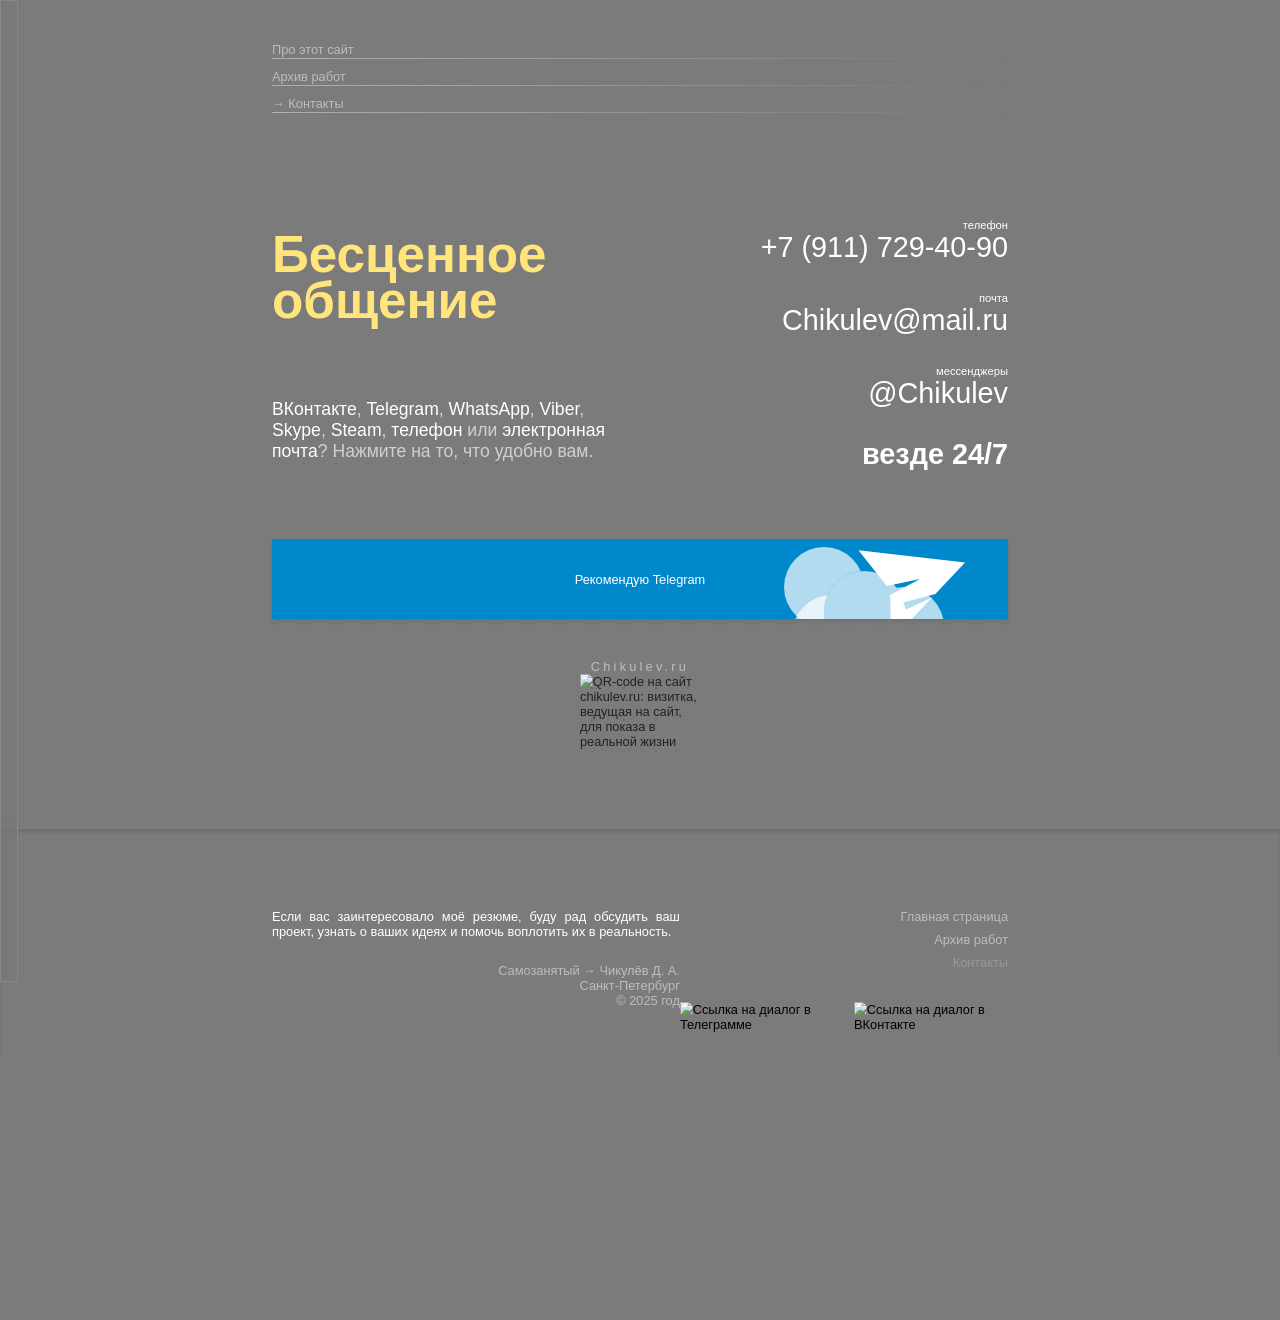
==== contacts.html @ 66cc4a61 "Add files via upload" ====
<!DOCTYPE html>
<html lang="ru">
<head>
    <meta charset="UTF-8">
    <meta name="viewport" content="width=device-width, initial-scale=1.0">
    <title>Чikulёv → Контакты</title>

    <meta http-equiv="Cache-Control" content="public, max-age=3600000">

    <!-- Основные мета-теги -->
    <title>Контакты — Дмитрий Чикулёв</title>
    <meta name="description" content="Свяжитесь со мной для обсуждения проектов и сотрудничества.">
    <meta name="keywords" content="Дмитрий Чикулёв, контакты, связь, сотрудничество">
    <meta name="author" content="Дмитрий Чикулёв">

    <!-- Open Graph -->
    <meta property="og:title" content="Контакты — Дмитрий Чикулёв">
    <meta property="og:description" content="Свяжитесь со мной для обсуждения проектов и сотрудничества.">
    <meta property="og:image" content="https://chikulev.ru/image/main/prew1.91_1.png">
    <meta property="og:url" content="http://chikulev.ru/contacts.html">
    <meta property="og:type" content="website">

    <!-- Twitter -->
    <meta name="twitter:card" content="summary_large_image">
    <meta name="twitter:title" content="Контакты — Дмитрий Чикулёв">
    <meta name="twitter:description" content="Свяжитесь со мной для обсуждения проектов и сотрудничества.">
    <meta name="twitter:image" content="https://chikulev.ru/image/main/prew1.91_1.png">

    <link rel="stylesheet" href="style.css?v=1.7">
    <link rel="icon" href="favicon.ico" type="image/x-icon">
</head>
<body>
    <div class="left_vert_menu">
        <div class="list_link">
            <div class="image_logo_link_menu">
                <a href="https://chikulev.ru/index.html" class="a__icon"><img src="./image/icons/home.svg" alt="Ссылка на диалог в ВКонтакте" class="first__icons"></a>
                <a href="https://chikulev.ru/archive.html" class="a__icon"><img src="./image/icons/archive.svg" alt="Ссылка на диалог в ВКонтакте" class="first__icons"></a>
                <a href="https://chikulev.ru/contacts.html" class="a__icon"><img src="./image/icons/contacts.svg" alt="Ссылка на диалог в ВКонтакте" class="first__icons"></a>

            </div>
        </div>
    </div>

    <header class="header">
        <div class="container">
            <nav class="header__nav">
                <ul class="header__list">
                    <li><a href="index.html">Про этот сайт</a></li>
                    <li><a href="archive.html">Архив работ</a></li>
                    <li class="active"><a class="active" href="contacts.html">→ Контакты</a></li>
                </ul>
            </nav>
        </div>
    </header>
    
    <section class="first__contacts">
        <div class="container">
            <div class="left__block">
                <h1 class="title__contacts">Бесценное общение</h1>
                <p class="link_contacts"><a href="https://vk.me/d.chikulev" target="_blank">ВКонтакте</a>, <a href="https://t.me/chikulev" target="_blank">Telegram</a>, <a href="https://wa.me/79117294090" target="_blank">WhatsApp</a>, <a href="viber://add?number=79117294090" target="_blank">Viber</a>, <a href="https://join.skype.com/invite/FszL6P8tW7Dt" target="_blank">Skype</a>, <a href="https://steamcommunity.com/id/chikulev/" target="_blank">Steam</a>, <a href="tel:+79117294090" target="_blank">телефон</a> или <a href="mailto:chikulev@icloud.com" target="_blank">электронная почта</a>? Нажмите на то, что удобно вам.</p>
            </div>
            <div class="right__block">
                <p class="comment__info">телефон</p>
                <p class="title__info">+7 (911) 729-40-90</p>
                <p class="comment__info">почта</p>
                <p class="title__info">Chikulev@mail.ru</p>
                <p class="comment__info">мессенджеры</p>
                <p class="title__info">@Chikulev</p>
                <p class="title__info bold">везде 24/7</p>
                <!-- <a class="btn__contact" href="contacts.html">✨ Мой магазин</a> -->

            </div>
        </div>
        
        <div class="telegram__block">
            <p class="telegram_text">Рекомендую Telegram</p>
            <div class="plane"></div>
        </div>

        <div class="qr__code__block">
            <p class="qr__code__text">Chikulev.ru</p>
            <img src="./image/qr-code.webp" alt="QR-code на сайт chikulev.ru: визитка, ведущая на сайт, для показа в реальной жизни">
        </div>
    </section>

    <footer class="footer__main">
        <div class="container">
            <div class="left__footer">
                <p class="accent">Если вас заинтересовало моё резюме, буду рад обсудить ваш проект, узнать о ваших идеях и помочь воплотить их в реальность.</p>
                <div class="right__right__footer">
                    <p>Самозанятый → Чикулёв Д. А.</p>
                    <p>Санкт-Петербург</p>
                    <p>© 2025 год</p>
                </div>
            </div>
            <div class="right__footer">
                <nav class="footer__nav">
                    <ul>
                        <li><a href="index.html">Главная страница</a></li>
                        <li><a href="archive.html">Архив работ</a></li>
                        <li><a class="active" href="contacts.html">Контакты</a></li>
                    </ul>
                </nav>
                
                <div class="icons__first__section">
                    <a href="https://t.me/chikulev" target="_blank" class="a__icon"><img src="./image/icons/Telegram_32x32.png" alt="Ссылка на диалог в Телеграмме" class="first__icons"></a>
                    <a href="https://vk.com/write180668168" target="_blank" class="a__icon"><img src="./image/icons/VK_32x32.png" alt="Ссылка на диалог в ВКонтакте" class="first__icons"></a>
                </div>
            </div>
        </div>
    </footer>

    <script src="random__nav__emoji.js"></script> <!-- Случайный смайлик при наведении на меню -->
    <!-- <script src="btn__contact.js"></script>  Блик внутри кнопки "Связаться" -->

</body>
</html>
---- style.css ----
@font-face {
    font-family: Inter, sans-serif;
    font-style: normal;
    src: url('./fonts/Inter-Regular.otf') format('opentype');
    font-weight: 400;
    font-display: swap;
    src: url("Inter-Regular.woff2?v=3.12") format("woff2"),
         url("Inter-Regular.woff?v=3.12") format("woff");
}

:root {
  --text_color: #222;
  --silver: #BDBDBD; 
  --accent1: #FFE57B;
}

* {
    margin: 0;
    padding: 0;
    font-family: Inter, sans-serif;
}

body {
  background-color: #7B7B7B; 
  color: var(--text_color);
  font-size: 16px;
  background-image: radial-gradient(rgba(0, 0, 0, 0.15) 1px, transparent 2px);
  background-size: 40px 40px;
  background-attachment: fixed; 
}

.header {
  margin-top: 100px;
}

a {
  text-decoration: none;
  color: #000;
}

ul {
  list-style: none;
  padding: 0;
  margin: 0;
}

.container {
  max-width: 920px;
  margin-right: auto;
  margin-left: auto;
}

.first .container {
  margin-top: 100px;
  height: 350px;
  display: flex;
  flex-direction: column;
  justify-content: space-between;
}

.header__list li {
  margin-bottom: 10px;
  background-repeat: no-repeat;
  background-position: center bottom 1px;
  background-size: 100% 1px;
  background-image: linear-gradient(to right, var(--silver), #777);
}

.header__nav {
  line-height: 150%;
  color: #666;
  min-height: 194px;
}

.header__nav a {
  color: var(--silver);
  transition: color 0.3s;
}

.header__nav a:hover {
  color: var(--accent1);
}

.header__nav a:hover::after {
  content: attr(data-emoji);
  margin-left: 5px;
  font-size: 35px;
  position: absolute;
}

.title__first {
  font-weight: 400;
  margin-left: -20px;
  padding: 20px;
  border: 1px solid var(--silver);
  font-size: 16px;
  max-width: 316px;
  min-width: 316px;
  border-radius: 7px;
  color: var(--silver);
  backdrop-filter: blur(3px);
  transition: all 0.3s ease;
}

.title__first:hover {
  transform: translateY(-3px);
  box-shadow: 0 10px 25px rgba(0, 0, 0, 0.15);
  background-color: rgba(189, 189, 189, 0.1);
}

.site__accent {
  font-weight: 900;
  font-size: 20px;
  line-height: 150%;
  color: var(--accent1);
}

.icons__first__section {
  margin-top: 30px;
}

.a__icon + .a__icon {
  padding-left: 15px;
}

.first__icons {
  width: 32px;
  height: auto;
  transition: all 0.2s ease;
}

.first__icons:hover {
  opacity: 1;
  transform: scale(1.15) translateY(-3px);
}

.first__bot__right {
  display: flex;
  flex-direction: column;
  align-items: flex-end;
  justify-content: flex-end;
  text-transform: uppercase;
  font-size: 10px;
  line-height: 150%;
  color: var(--text_color);
}

.first__bot__right .__thanks {
  color: var(--silver);
  display: none;
}          

.main__about {
  position: relative;
  z-index: 5;
  margin: 107px 0 0 0;
  background-color: var(--silver);
  box-shadow: 0 4px 4px 0 rgba(0, 0, 0, 0.1);
}

.main__about .container {
  display: flex;
  justify-content: space-between;
  align-items: center;
}

.left__content {
  margin: 26px 60px 26px 0;
  max-width: 431px;
}

.text__about {
  line-height: 150%;
  text-align: justify;
}

.text__about + .text__about {
  margin-top: 24px;
}

.right__content {
  max-height: 448px;
  width: 429px;
  background-color: var(--accent1);
}

.irl__photo {
  max-width: 390px;
  margin-top: -30px;
}

.score {
  padding: 100px 0;
  background-color: #999;
}

.title__score {
  font-weight: 900;
  font-size: 22px;
  color: #222;
}

.list__score {
  margin-top: 26px;
  display: flex;
  justify-content: space-between;
  flex-wrap: wrap;
  gap: 18px 60px;
}

.list__item__score {
  display: flex;
  justify-content: space-between;
  align-items: center;
  width: 430px;
  padding: 10px 15px;
  margin: 0 -15px;
  border-radius: 5px;
  transition: all 0.3s ease;
}

.list__item__score:hover {
  background-color: #a8a8a850;
  backdrop-filter: blur(2px);
  transform: translateX(8px); 
}

.star__store {
  color: var(--silver);
  display: flex;
  font-size: 18px;
}

span.store__accent__1 {
  color: var(--accent1);
}

.grid__advantages__background {
  position: absolute;
  width: 1100px;
  height: 480px;
  background-color: #777;  
  background-image: 
    linear-gradient(to right, rgba(0, 0, 0, 0.2) 1px, transparent 1px),
    linear-gradient(to bottom, rgba(0, 0, 0, 0.2) 1px, transparent 1px);
  background-size: 20px 20px;
  border: 1px solid rgba(0, 0, 0, 0.5);
  border-radius: 15px;
  margin-left: auto;
  margin-right: auto;
  left: 0;
  right: 0;
  z-index: 10;  
}

.advantages {
  background-color: #999;
  padding: 50px 0;
  color: var(--silver);
  z-index: 10;
}

.advantages .container {
  display: flex;
  flex-direction: column;
  z-index: 10;
  max-width: 960px;
}

.title__advant {
  padding-top: 50px;
  z-index: 10;
  color: #fff;
  font-size: 64px;
  font-weight: 900;
  text-align: center;
}

.advantages .text__div {
  display: flex;
  justify-content: center;
  margin: 50px 0;
  flex-direction: column;
  align-items: center;
  gap: 15px 0;
}

.text__advant {
  font-size: 20px;
  color: #fff;
  text-align: justify;
  max-width: 720px;
  z-index: 10;
  text-shadow: 0 0 5px rgb(95, 95, 95);
}

.card__advant {
  z-index: 10;
  display: flex;
  gap: 20px;
  justify-content: space-between;
  flex-wrap: wrap;
}

.card__item {
  background: radial-gradient(50% 50% at 50% 50%, #444 0%, #333 100%);
  border-radius: 15px;
  width: 299px;
  transition: all 0.3s ease;
}

.card__item:hover {
  transform: translateY(-8px);
  box-shadow: 0 15px 30px rgba(0,0,0,0.4);
}

.card__item__name {
  text-align: center;
  color: #fff;
  font-size: 24px;
  font-weight: 900;
  margin: 50px 0 25px 0;
}

.card__item__text {
  text-align: justify;
  margin: 0 27px 30px 27px;
  font-size: 14px;
}

.project {
  background: #999;
  padding: 100px 0;
}

.title__project {
  font-weight: 900;
  font-size: 22px;
  color: #222;
  margin-bottom: 50px;
}

.project__item {
  display: flex;
  flex-direction: row;
  justify-content: space-between;
  align-items: stretch;
  margin-bottom: 20px;
}

.title__project__name {
  font-weight: 300;
  font-size: 24px;
  margin-bottom: 20px;
}

.about__project {
  padding: 40px;
  background-color: var(--silver);
  width: 550px;
  border-radius: 15px;
  margin: 0 30px 0 0;
  box-shadow: 0 4px 4px 0 rgba(0, 0, 0, 0.1);
  transition: all 0.3s ease;
}

.about__project:hover {
  transform: translateY(-5px);
  box-shadow: 0 12px 25px rgba(0, 0, 0, 0.2);
}

.short__about__project {
  font-weight: 600;
  margin-bottom: 15px;
}

.long__about__project {
  font-size: 14px;
  width: 400px;
  margin-bottom: 27px;
}

.btn__open {
  background-color: var(--accent1);
  padding: 7px 15px;
  border-radius: 5px;
  font-size: 14px;
  color: #222;
  border: 1px dotted #222;
  transition: all 0.3s ease !important;
}

.btn__open:hover {
  border: 1px solid #444;
  transform: translateY(-2px);
  box-shadow: 0 5px 15px rgba(0, 0, 0, 0.2);
}

.comment__btn {
  font-weight: 200;
  color: #77777780;
}

.project__prev {
  box-shadow: 0 4px 4px 0 rgba(0, 0, 0, 0.1);
  border-radius: 15px;
  object-fit: cover;
  background-color: #FFF;
  max-height: 240px;
  max-width: 400px;
  transition: all 0.4s ease;
}

.project__prev:hover {
  transform: scale(1.03);
  box-shadow: 0 12px 25px rgba(0, 0, 0, 0.2);
}

.add__info {
  width: 350px;
  font-size: 18px;
  margin: 100px 0 30px 0;
}

.right__image__block {
  position: absolute;
  margin-top: -40px;
  margin-left: 302px;
  height: 238px;
}

.right__image__block.Dental {
  position: absolute;
  margin-top: 13px;
  margin-left: 407px;
  height: 138px;
}

.about__project.checker {
  width: 450px;
  margin: 0 0 0 30px;
}

.about__project.checker .long__about__project {
  width: 350px;
}

.btn__open.over {
  font-size: 18px;
  padding: 9px 17px;
}

.klavagonki_bar {
  margin-top: 35px;
  display: flex;
  justify-content: flex-end;
}

.footer__main {
  padding: 100px 0 30px 0;
  box-shadow: inset 0 4px 4px 0 rgba(0, 0, 0, 0.1);
  backdrop-filter: blur(2px);
}

.footer__main .container {
  display: flex;
  justify-content: space-between;
}

.left__footer {
  width: 644px;
  font-weight: 400;
  text-align: justify;
  color: var(--silver);
}

.left__footer p + p {
  margin-top: 18px;
}

.left__footer .accent {
  color: #fff;
}

.right__footer li {
  margin-bottom: 10px;
}

.footer__nav .active {
  color: #999;
}

.footer__nav a {
  color: var(--silver);
}

.footer__nav ul {
  display: flex;
  flex-direction: column;
  align-items: flex-end;
}

.right__footer .accent__li {
  color: var(--accent1);
}

.right__footer a:hover {
  opacity: 0.7;
}

.right__footer .icons__first__section {
  display: flex;
  flex-direction: row;
  justify-content: flex-end;
}

.right__right__footer {
  display: flex;
  justify-content: flex-end;
  flex-wrap: nowrap;
  flex-direction: column;
  align-items: flex-end;
  margin-top: 30px;
}

.right__right__footer p+p {
  margin: 0;
}

/* Страница КОНТАКТЫ */
.first__contacts {
  padding-bottom: 100px;
}

.first__contacts .container {
  display: flex;
  min-height: 380px;
}

.left__block {
  display: flex;
  flex-direction: column;
  justify-content: space-around;
}

.title__contacts {
  color: var(--accent1);
  font-size: 64px;
  width: 470px;
  line-height: 90%;
  font-weight: 900;
}

.link_contacts {
  font-size: 22px;
  color: #d0d0d0;
  max-width: 450px;
}

.link_contacts a {
  font-size: 22px;
  color: #fff;
  max-width: 450px;
  transition: all 0.3s ease !important;
}

.link_contacts a:hover {
  color: var(--accent1);
}

.about__contacts {
  font-size: 16px;
  color: #9ebd91;
}

.right__block {
  display: flex;
  flex-direction: column;
  margin-left: auto;
  min-width: 350px;
  padding-top: 30px;
  align-items: flex-end;
  justify-content: flex-end;
}

.comment__info {
  font-size: 14px;
  color: #fff;
}

.title__info {
  font-size: 36px;
  color: #fff;
  margin-bottom: 35px;
}

.title__info.bold {
  font-weight: 900;
}

.telegram__block {
  display: flex;
  justify-content: center;
  background-color: #0088cc;
  height: 100px;
  align-items: center;
  margin-left: auto; 
  margin-right: auto;
  margin-top: 50px;
  overflow: hidden;
  width: 920px;
  position: relative;
  box-shadow: 0 4px 6px rgba(0, 0, 0, 0.1);
}

.telegram__block::after {
  content: '';
  position: absolute;
  bottom: -40px;
  right: 80px;
  transform: translateX(-50%);
  width: 100px;
  height: 100px;
  background: rgba(255, 255, 255, 0.7);
  border-radius: 50%;
  box-shadow: 
    -50px -30px 0 rgba(255, 255, 255, 0.7),
    -40px 30px 0 rgba(255, 255, 255, 0.7),
    50px 20px 0 rgba(255, 255, 255, 0.7);
}

.plane {
  position: absolute;
  right: 50px;
  width: 120px;
  height: 120px;
  background: #ffffff;
  clip-path: polygon(0% 0%, 100% 50%, 0% 100%, 15% 55%, 50% 50%, 15% 45%);
  transform: rotate(-20deg);
}

.plane::before {
  content: '';
  position: absolute;
  bottom: 8%;
  left: 15%;
  width: 60%;
  height: 10%;
  background: #fff;
  clip-path: polygon(0% 0%, 100% 50%, 0% 100%);
}

.plane::after {
  content: '';
  position: absolute;
  bottom: 25%;
  left: 25%;
  width: 45%;
  height: 8%;
  background: #0088cc;
  clip-path: polygon(0% 0%, 100% 50%, 0% 100%);
}

.telegram_text {
  color: #FFF;
}

.qr__code__block {
  display: flex;
  margin-left: auto; 
  margin-right: auto;
  flex-direction: column;
  align-items: center;
  align-content: center;
  width: 920px;
  margin-top: 50px;
}

.qr__code__text {
  color: var(--silver);
  letter-spacing: 0.25em;
}

.qr__code__block img {
  width: 150px;
}

/* Страница АРХИВА */
.first__arhive {
  padding-bottom: 100px;
}

.first__arhive h1 {
  padding-bottom: 25px;
}

.first__arhive .container {
  display: flex;
  min-height: 380px;
}

.first__arhive .left__block p {
  color: var(--silver);
  text-align: justify;
  font-size: 18px;
}

.btn__contact {
  width: 250px;
  margin-top: 15px;
  position: relative;
  background: linear-gradient(90deg, #565656, #313131);
  border: 2px solid transparent;
  border-radius: 5px;
  padding: 10px;
  color: white;
  font-size: 16px;
  font-weight: normal;
  cursor: pointer;
  transition: all 0.3s ease;
  box-shadow: 0 4px 15px rgba(0, 0, 0, 0.2);
  display: inline-flex;
  justify-content: center;
  align-items: center;
  gap: 8px;
  overflow: hidden;
}

.btn__contact::before {
  content: '';
  position: absolute;
  top: var(--y, 50%);
  left: var(--x, 50%);
  width: 160px;
  height: 160px;
  filter: blur(15px);
  background: rgba(255, 255, 255, 0.16);
  border-radius: 50%;
  transform: translate(-50%, -50%) scale(0);
  transition: transform 0.3s ease, opacity 0.3s ease;
  pointer-events: none;
}

.btn__contact:hover {
  background: linear-gradient(90deg, #373737, #575757);
  box-shadow: 0 4px 15px rgba(0, 0, 0, 0.3);
  transform: scale(1.01);
}

.btn__contact:hover::before {
  transform: translate(-50%, -50%) scale(1);
  opacity: 1;
}

.btn__contact:mouseleave::before {
  transform: translate(-50%, -50%) scale(0);
  opacity: 0;
}

.two__arhive {
  min-height: 1000px;
  background-color: #999;
}

.btn__open.close {
  background-color: var(--silver);
  position: relative;
  pointer-events: none;
  opacity: 0.6;
}

.btn__open.close::before,
.btn__open.close::after {
  content: "";
  position: absolute;
  top: 50%;
  left: 50%;
  width: 100%;
  height: 1px;
  background: #666;
  transform-origin: center;
}

.btn__open.close::before {
  transform: translate(-50%, -50%) rotate(12deg);
}

.btn__open.close::after {
  transform: translate(-50%, -50%) rotate(-12deg);
}

.about__project.black {
  color: var(--silver);
}

.logo__container {
  display: flex;
  justify-content: space-evenly;
  padding: 50px 0;
  background-color: var(--silver);
  border-radius: 15px;
  flex-wrap: wrap;
  gap: 20px;
  box-shadow: 0 4px 4px 0 rgba(0, 0, 0, 0.1);
}

.logo__container img {
  height: 70px;
  border-radius: 5px;
  background-color: #fff;
}

.photo__design {
  display: flex;
  flex-wrap: wrap;
  gap: 25px;
  padding: 25px;
  margin: 25px 0;
  box-shadow: 0 4px 4px 0 rgba(0, 0, 0, 0.1);
  background-color: var(--silver);
  border-radius: 15px;
  align-items: center;
  justify-content: space-between;
}

.photo__design img {
  width: 190px;
  object-fit: contain;
  height: 100%;
  background-color: #fff;
  border-radius: 15px;
  box-shadow: 0 4px 4px 0 rgba(0, 0, 0, 0.1);
}

.comment {
  margin-bottom: 10px;
}

/* ПРОМО ПРОЕКТЫ (Бот и Плагин) */
.promo_project1 {
  position: relative;
  padding: 150px 0;
  background-color: #999;
}

.background_line {
  background-color: #777;
  position: absolute;
  left: 0;
  top: calc(50% + 10px);
  width: 100%;
  height: 100px;
  box-shadow: 0 4px 4px 0 rgba(0, 0, 0, 0.3);
}

.promo_project1 .container {
  position: relative;
  display: flex;
  gap: 0 15px;
}

.left-block {
  background-color: #BDBDBD;
  border-radius: 15px;
  min-width: 50%;
  min-height: 400px;
  justify-content: flex-start;
  position: relative;
  overflow: hidden;
}

.right__image__block2 {
  position: absolute;
  top: -50px;
  right: -180px;
  width: 350px;
  height: 350px;
  pointer-events: none;
}

.right__image__block3 {
  position: absolute;
  bottom: -50px;
  right: -60px;
  width: 250px;
  height: 250px;
  transform: rotate(-5deg);
  pointer-events: none;
}

.cont-block {
  position: relative;
  z-index: 2;
  margin: 20px 172px 0 15px;
}

.title_block {
  z-index: 3;
  font-size: 24px;
  color: #FEFEFE;
  text-align: center;
  height: 40px;
  backdrop-filter: blur(8px);
  background: rgba(84, 84, 84, 0.25);
  padding: 0 0 15px 0;
}

.update_plan {
  margin: 10px 0 5px 0;
}

.title_block .text {
  padding: 15px 0;
}

.cont-block .text {
  font-size: 16px;
}

.name {
  font-weight: 900;
  font-size: 28px;
  color: #fff;
}

.right_block {
  min-width: 50%;
  position: relative;
  overflow: visible;
}

.vert_block {
  border-radius: 15px;
  background-color: #BDBDBD;
  min-height: calc(50% - 7.5px);
  position: relative;
  overflow: hidden;
}

.right__image__block4 {
  position: absolute;
  top: -60px;
  left: -190px;
  width: 350px;
  height: 350px;
  transform: rotate(-5deg);
  z-index: 0;
  pointer-events: none;
}

.right__image__block5 {
  position: absolute;
  top: -270px;
  left: -190px;
  width: 350px;
  height: 350px;
  transform: rotate(-5deg);
  z-index: 0;
  pointer-events: none;
}

.right__image__block6 {
  position: absolute;
  bottom: -50px;
  left: -205px;
  width: 250px;
  height: 250px;
  transform: rotate(-5deg);
  z-index: 0;
  pointer-events: none;
}

.vert_block + .vert_block {
  margin-top: 15px;
}

.circle {
  position: absolute;
  top: 50%;
  left: 50%;
  transform: translate(-50%, -50%) rotate(10deg);
  width: 120%;
}

.block_screen {
  transform: rotate(4deg);
  position: absolute;
  top: 55%;
  left: 50%;
}

.screen {
  border-radius: 10px;
  box-shadow: 0 4px 4px 0 rgba(0, 0, 0, 0.1);
}

.comment_screen {
  margin-top: 5px;
  text-align: center;
  color: #fefefe;
}

.promo_project1 .title__project {
  max-width: 920px;
  margin-right: auto;
  margin-left: auto;
  margin-bottom: 100px;
}

.btn__open_2 {
  margin-top: 15px;
  width: 270px;
  display: inline-flex;
  justify-content: flex-start;
  align-items: center;
  gap: 32px;
  padding: 6px 6px;
  background-color: #229ED9;
  color: #fff;
  border: 1px solid #fff;
  border-radius: 32px;
  text-decoration: none;
  transition: background 0.2s, box-shadow 0.2s;
  box-shadow: 0 2px 8px rgba(34, 158, 217, 0.10);
}

.btn__open_2:hover {
  background-color: #1b8bb4;
  box-shadow: 0 4px 16px rgba(34, 158, 217, 0.18);
  text-decoration: none;
}

.tg_btn {
  width: 24px;
  height: 24px;
  display: block;
}

.promo_project2 {
  background-color: #999; 
  padding: 50px 0;
}

.promo_project2 .container {
  background-color: #BDBDBD;
  padding: 25px;
  border-radius: 15px;
  box-shadow: 0 4px 4px 0 rgba(0, 0, 0, 0.1);
}

.name-plugin {
  text-align: center;
  font-size: 16px;
}

.two-block {
  display: flex;
}

.promo_project2 .left-block {
  min-width: 50%;
  position: relative;
  background-color: transparent;
}

.screen-plugin-1 {
  position: absolute;
  top: 50%;
  left: 50%;
  transform: translate(-75%, -70%) rotate(-10deg);
  width: 200px;
  border-radius: 10px;
}

.screen-plugin-2 {
  position: absolute;
  top: 50%;
  left: 50%;
  transform: translate(-10%, -65%) rotate(10deg);
  width: 150px;
  border-radius: 10px;
}

.promo_project2 .comment_screen {
  position: absolute;
  top: 70%;
  left: 50%;
  transform: translate(-50%, -50%);
  color: #222;
}

.right-block {
  margin-top: 50px;
  margin-right: 25px;
  text-align: justify;
}

.right-block p+p {
  margin-top: 25px;
}

.btn_cnt {
  margin-top: 25px;
  width: 130px;
  padding: 10px 35px;
  background-color: var(--accent1);
  border-bottom: 0.50px solid #000;
  border-radius: 10px;
  transition: all 0.3s ease !important;
}

.btn_cnt:hover {
  border-bottom: 0.5px solid #ffffff;
  transform: translateY(-2px);
  box-shadow: 0 5px 15px rgba(0, 0, 0, 0.2);
}

/* =========================================
   ПЛАВНЫЙ СКРОЛЛ
========================================= */
html {
  scroll-behavior: smooth;
}

a {
  transition: all 0.3s ease !important;
}

/* =========================================
   ПЛАВНОЕ ПОЯВЛЕНИЕ БЛОКОВ ПРИ ЗАГРУЗКЕ И СКРОЛЛЕ
========================================= */
.fade-in {
  opacity: 0;
  transform: translateY(40px);
  transition: opacity 0.8s cubic-bezier(0.16, 1, 0.3, 1), transform 0.8s cubic-bezier(0.16, 1, 0.3, 1);
}

.fade-in.visible {
  opacity: 1;
  transform: translateY(0);
}

/* =========================================
   ЗЕЛЕНЫЙ ПУЛЬСИРУЮЩИЙ СТАТУС
========================================= */
.status-badge {
  display: inline-flex;
  align-items: center;
  gap: 10px;
  background-color: #999999;
  backdrop-filter: blur(5px);
  border: 1px solid rgba(255, 255, 255, 0.1);
  color: #fff;
  padding: 8px 16px;
  border-radius: 30px;
  font-size: 14px;
  font-weight: 400;
  margin-bottom: 20px;
  margin-left: -20px;
  box-shadow: 0 4px 10px rgba(0, 0, 0, 0.1);
  transition: transform 0.3s ease;
  cursor: default;
}

.status-badge:hover {
  transform: translateY(-2px);
}

.status-dot {
  width: 10px;
  height: 10px;
  background-color: greenyellow;
  border-radius: 50%;
  animation: pulse-green 2s infinite;
}

@keyframes pulse-green {
  0% { box-shadow: 0 0 0 0 rgba(102, 244, 111, 0.858); }
  70% { box-shadow: 0 0 0 10px rgba(16, 185, 129, 0); }
  100% { box-shadow: 0 0 0 0 rgba(16, 185, 129, 0); }
}

/* =========================================
   АНИМАЦИИ ДЛЯ КАРТОЧЕК "ДРУГИЕ ПРОЕКТЫ"
========================================= */
.project-link-card {
  display: flex;
  flex-direction: column;
  text-decoration: none; 
  border: 1px solid transparent;
  padding-bottom: 30px;
  transition: transform 0.3s ease, box-shadow 0.3s ease, border-color 0.3s ease;
}

.project-link-card:hover {
  transform: translateY(-8px);
  box-shadow: 0 15px 30px rgba(0, 0, 0, 0.4);
  border-color: var(--accent1);
}

.project-link-card .card__item__text {
  flex-grow: 1; 
  margin-bottom: 25px;
}

a .card__item__text {
  color: var(--silver);
}

.card__arrow {
  color: var(--accent1);
  font-weight: 600;
  font-size: 14px;
  text-align: center;
  opacity: 0.6;
  transition: opacity 0.3s ease, transform 0.3s ease;
}

.project-link-card:hover .card__arrow {
  opacity: 1;
  transform: translateX(6px); 
}

/* =========================================
   ЛОАДЕР: ЭФФЕКТ ДИАФРАГМЫ
========================================= */
#intro-hole {
  position: fixed;
  top: 50%; 
  left: 50%;
  width: 0px;
  height: 0px;
  border-radius: 50%;
  box-shadow: 0 0 0 9999px #1a1a1a25, inset 0 0 15px rgba(0,0,0,0.1);
  transform: translate(-50%, -50%) scale(1);
  z-index: 99999;
  pointer-events: none;
  transition: width 0.1s ease-out, height 0.1s ease-out, transform 0.2s cubic-bezier(0.65, 0, 0.05, 1), opacity 0.2s ease 0.1s;
}

#intro-hole.open-iris {
  width: 580px;
  height: 580px;
}

#intro-hole.expand {
  transform: translate(-50%, -50%) scale(40);
  opacity: 0;
}

/* =========================================
   СЕКЦИЯ ПЛАНЕРА (Эффект "Колоды карт")
========================================= */
.planner {
  background-color: var(--silver);
  padding: 40px 0;
  box-shadow: 0 4px 4px 0 rgba(0, 0, 0, 0.1);
  position: relative;
  z-index: 5;
}

.planner__container {
  display: flex;
  justify-content: space-between;
  align-items: center;
  gap: 50px;
}

.planner__content {
  flex: 1;
  max-width: 460px;
}

.planner__btn {
  display: inline-flex;
  align-items: center;
  justify-content: center;
  margin-top: 25px;
  width: max-content;
  color: #222;
  text-decoration: none;
}

.planner__cards {
  flex: 1;
  position: relative;
  width: 100%;
  max-width: 450px;
  height: 350px;
  display: flex;
  justify-content: center;
  align-items: center;
}

.planner__card {
  position: absolute;
  max-width: 75%;
  height: auto;
  border-radius: 4px;
  box-shadow: 0 10px 20px rgba(0, 0, 0, 0.15);
  border: 1px solid #fff;
  transition: transform 0.4s cubic-bezier(0.175, 0.885, 0.32, 1.275), box-shadow 0.4s ease;
  background-color: #fff;
}

.planner__card--back {
  transform: rotate(8deg) translate(20px, 15px);
  z-index: 1;
  filter: brightness(0.95);
}

.planner__card--front {
  transform: rotate(-5deg) translate(-20px, -10px);
  z-index: 2;
}

.planner__cards:hover .planner__card--back {
  transform: rotate(15deg) translate(60px, 25px);
  filter: brightness(1);
  box-shadow: 0 15px 30px rgba(0, 0, 0, 0.2);
}

.planner__cards:hover .planner__card--front {
  transform: rotate(-10deg) translate(-50px, -20px);
  box-shadow: 0 15px 30px rgba(0, 0, 0, 0.2);
}

/* =========================================
   АДАПТИВНОСТЬ
========================================= */
@media (max-width: 1400px) and (min-width: 900px) {
  :root {
    zoom: 80%;
  }
}

@media (max-width: 2300px) {
  .header {
    margin-top: 50px;
  }
  .first .container {
    margin-top: 50px;
    height: 120px;
  }
  .icons__first__section {
    margin-top: 30px;
  }
}

@media (min-width: 900px) {
  .list_link {
    display: flex;
    position: fixed;
    height: 100%;
    top: 0px;
    padding: 50px 10px;
    z-index: 999;
    background-color: #77777750;
    border: 1px solid #888;
    backdrop-filter: blur(5px);
  }
  .image_logo_link_menu {
    display: none;
  }
  .left_vert_menu .a__icon, .left_vert_menu .first__icons {
    padding-left: unset;
    width: 25px;
  }
}

/* =========================================
   ХОВЕРЫ ДЛЯ АРХИВА И КОНТАКТОВ
========================================= */

/* Логотипы в архиве слегка увеличиваются и получают тень */
.logo__container img {
  transition: all 0.3s ease;
}
.logo__container img:hover {
  transform: translateY(-5px) scale(1.05);
  box-shadow: 0 10px 20px rgba(0, 0, 0, 0.15);
}

/* Дизайнерские макеты в архиве плавно увеличиваются */
.photo__design img {
  transition: all 0.3s ease;
}
.photo__design img:hover {
  transform: scale(1.03);
  box-shadow: 0 12px 25px rgba(0, 0, 0, 0.2);
}

/* Блок Телеграма в контактах отзывается на мышь */
.telegram__block {
  transition: all 0.3s ease;
  cursor: pointer;
}
.telegram__block:hover {
  transform: translateY(-3px);
  box-shadow: 0 8px 15px rgba(0, 0, 0, 0.2);
}

/* QR-код в контактах немного реагирует на курсор */
.qr__code__block img {
  transition: transform 0.3s ease;
}
.qr__code__block img:hover {
  transform: scale(1.05);
}

@media (max-width: 900px) {
  .container { max-width: 285px; }
  .header__nav { min-height: 0; }
  .title__first { max-width: unset; min-width: unset; }
  .main__about .container { flex-direction: column-reverse; }
  .irl__photo { max-width: 303px; margin-bottom: -4px; }
  .left__content { margin: 26px 0; max-width: 431px; }
  .score { padding: 50px 0; background-color: #999; }
  
  .grid__advantages__background { width: 350px; height: 780px; }
  .title__advant { font-size: 24px; }
  .advantages { max-width: 285px; margin-left: auto; margin-right: auto; background-color: unset; margin-top: 100px; }
  .text__advant { font-size: 16px; }
  .card__advant { flex-wrap: wrap; flex-direction: column; align-items: center; align-content: center; }
  
  .add__info { width: unset; font-size: 14px; margin: 50px 0; }
  .right__content { max-height: unset; width: unset; }
  .footer__main .container { flex-direction: column-reverse; }
  .left__footer { width: unset; text-align: justify; font-size: 14px; margin: 50px 0; }
  .footer__nav ul { align-items: center; }
  .right__footer .icons__first__section { justify-content: center; }
  .klavagonki_bar { justify-content: center; }
  
  .about__project.big { width: 332px; }
  .first__contacts .container { flex-direction: column; margin-top: 50px; }
  .title__contacts { font-size: 48px; width: unset; line-height: 90%; font-weight: 900; margin-bottom: 50px; }
  .right__block { min-width: unset; }
  .title__info { font-size: 24px; }
  .link_contacts, .link_contacts a { font-size: unset; line-height: 2; text-align: justify; }
  
  .telegram__block { height: 50px; margin-top: 10px; width: 90%; }
  .plane { right: 30px; width: 40px; height: 40px; }
  .telegram__block::after { bottom: -40px; right: -70px; background: rgba(255, 255, 255, 0.2); box-shadow: -50px -30px 0 rgba(255, 255, 255, 0.3), -40px 30px 0 rgba(255, 255, 255, 0.3), 50px 20px 0 rgba(255, 255, 255, 0.1); }
  .first__contacts { padding-bottom: 50px; }
  .qr__code__block { width: 90%; }
  
  .comment { margin-bottom: 10px; text-align: justify; }
  .photo__design { justify-content: center; }
  .project { padding: 50px 0; }
  .logo__container { justify-content: center; padding: 20px 0; }
  .logo__container img { height: 30px; }
  .first__arhive h1 { margin-top: 50px; }
  .first__arhive .container { flex-direction: column; }
  .first__arhive { padding-bottom: unset; }
  .first__arhive .left__block p+p { margin-top: 10px; }
  .first__arhive .left__block p { font-size: 14px; }
  .project__prev { display: none; }
  .right__image__block { display: none; }
  .about__project, .about__project.checker { width: 220px; margin: 0; }
  .project__item { justify-content: center; flex-direction: column; align-items: center; }
  .long__about__project, .about__project.checker .long__about__project { width: unset; text-align: left; }
  
  .promo_project1 .title__project { margin-bottom: 50px; display: flex; justify-content: center; }
  .right_image__block2, .right__image__block3 { display: none; }
  .title_block .text { font-size: 18px; padding: 18px 0; }
  .cont-block { margin: 20px 15px 0 15px; }
  .promo_project1 .left-block { min-width: 130%; min-height: 380px; padding: 0 0 25px 0; margin-bottom: 20px; overflow: unset; }
  .name { display: flex; justify-content: center; font-size: 48px; }
  .promo_project1 .container { justify-content: center; }
  .btn__open_2 { margin-right: auto; margin-left: auto; display: flex; }
  .background_line { top: calc(50% + 75px); }
  
  .promo_project2 .left-block { min-width: unset; min-height: 284px; padding: 0 0 25px 0; margin-bottom: 20px; }
  .img_a_btn { display: flex; justify-content: center; }
  .name-plugin { font-size: 14px; }
  .promo_project2 .comment_screen { top: 285px; transform: translate(25%, -25px); min-width: 190px; }
  .right-block { margin-top: 330px; margin-right: 5px; }
  .screen-plugin-1 { top: 310px; transform: translate(-15%, -285px) rotate(-10deg); }
  .screen-plugin-2 { top: 675px; transform: translate(110%, -630px) rotate(10deg); }
  .promo_project1 { padding: 50px 0; }
  
  .planner__container { flex-direction: column; }
  .planner__content { max-width: 100%; margin-bottom: 40px; }
  .planner__cards { height: 280px; }
  .planner__card { max-width: 65%; }
  
  .list_link { display: none; }
  .image_logo_link_menu { display: flex; flex-direction: column; gap: 4px; }
  .left_vert_menu { display: none; }
}

@media (max-width: 500px) {
  .name { font-size: 28px; }
  .cont-block { margin: 20px 45px 0 45px; }
}

@media (max-width: 450px) {
  .name { font-size: 24px; }
  .cont-block { margin: 20px 15px 0 15px; }
  .title_block .text { font-size: 14px; padding: 14px 0; }
  .promo_project1 .left-block { min-width: 100%; min-height: 360px; padding: 0 0 20px 0; margin-bottom: 0; }
  .update_plan { font-size: 15px; }
  .btn__open_2 { gap: 20px; width: 230px; }
  .screen-plugin-1 { top: 310px; transform: translate(-3%, -291px) rotate(-10deg); }
  .screen-plugin-2 { top: 675px; transform: translate(93%, -641px) rotate(10deg); }
  .title_block { height: 30px; backdrop-filter: blur(8px); background: rgba(84, 84, 84, 0.25); padding: 0 0 12px 0; }
}
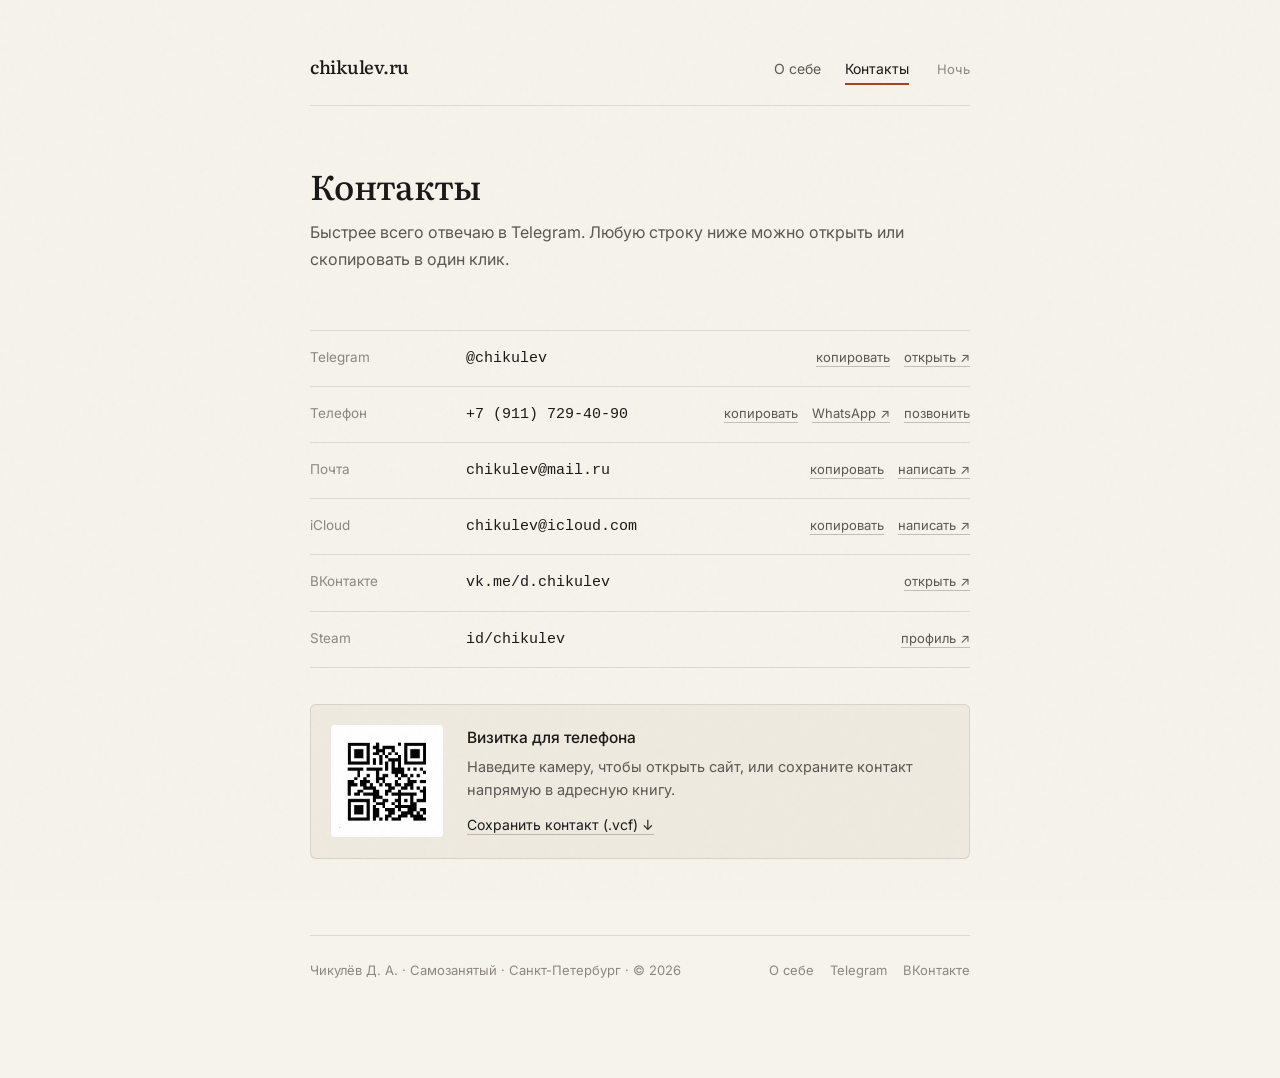
==== commit f807790b: "Add files via upload" ====
--- a/contacts.html
+++ b/contacts.html
@@ -1,117 +1,119 @@
-<!DOCTYPE html>
-<html lang="ru">
-<head>
-    <meta charset="UTF-8">
-    <meta name="viewport" content="width=device-width, initial-scale=1.0">
-    <title>Чikulёv → Контакты</title>
-
-    <meta http-equiv="Cache-Control" content="public, max-age=3600000">
-
-    <!-- Основные мета-теги -->
-    <title>Контакты — Дмитрий Чикулёв</title>
-    <meta name="description" content="Свяжитесь со мной для обсуждения проектов и сотрудничества.">
-    <meta name="keywords" content="Дмитрий Чикулёв, контакты, связь, сотрудничество">
-    <meta name="author" content="Дмитрий Чикулёв">
-
-    <!-- Open Graph -->
-    <meta property="og:title" content="Контакты — Дмитрий Чикулёв">
-    <meta property="og:description" content="Свяжитесь со мной для обсуждения проектов и сотрудничества.">
-    <meta property="og:image" content="https://chikulev.ru/image/main/prew1.91_1.png">
-    <meta property="og:url" content="http://chikulev.ru/contacts.html">
-    <meta property="og:type" content="website">
-
-    <!-- Twitter -->
-    <meta name="twitter:card" content="summary_large_image">
-    <meta name="twitter:title" content="Контакты — Дмитрий Чикулёв">
-    <meta name="twitter:description" content="Свяжитесь со мной для обсуждения проектов и сотрудничества.">
-    <meta name="twitter:image" content="https://chikulev.ru/image/main/prew1.91_1.png">
-
-    <link rel="stylesheet" href="style.css?v=1.7">
-    <link rel="icon" href="favicon.ico" type="image/x-icon">
-</head>
-<body>
-    <div class="left_vert_menu">
-        <div class="list_link">
-            <div class="image_logo_link_menu">
-                <a href="https://chikulev.ru/index.html" class="a__icon"><img src="./image/icons/home.svg" alt="Ссылка на диалог в ВКонтакте" class="first__icons"></a>
-                <a href="https://chikulev.ru/archive.html" class="a__icon"><img src="./image/icons/archive.svg" alt="Ссылка на диалог в ВКонтакте" class="first__icons"></a>
-                <a href="https://chikulev.ru/contacts.html" class="a__icon"><img src="./image/icons/contacts.svg" alt="Ссылка на диалог в ВКонтакте" class="first__icons"></a>
-
-            </div>
-        </div>
-    </div>
-
-    <header class="header">
-        <div class="container">
-            <nav class="header__nav">
-                <ul class="header__list">
-                    <li><a href="index.html">Про этот сайт</a></li>
-                    <li><a href="archive.html">Архив работ</a></li>
-                    <li class="active"><a class="active" href="contacts.html">→ Контакты</a></li>
-                </ul>
-            </nav>
-        </div>
-    </header>
-    
-    <section class="first__contacts">
-        <div class="container">
-            <div class="left__block">
-                <h1 class="title__contacts">Бесценное общение</h1>
-                <p class="link_contacts"><a href="https://vk.me/d.chikulev" target="_blank">ВКонтакте</a>, <a href="https://t.me/chikulev" target="_blank">Telegram</a>, <a href="https://wa.me/79117294090" target="_blank">WhatsApp</a>, <a href="viber://add?number=79117294090" target="_blank">Viber</a>, <a href="https://join.skype.com/invite/FszL6P8tW7Dt" target="_blank">Skype</a>, <a href="https://steamcommunity.com/id/chikulev/" target="_blank">Steam</a>, <a href="tel:+79117294090" target="_blank">телефон</a> или <a href="mailto:chikulev@icloud.com" target="_blank">электронная почта</a>? Нажмите на то, что удобно вам.</p>
-            </div>
-            <div class="right__block">
-                <p class="comment__info">телефон</p>
-                <p class="title__info">+7 (911) 729-40-90</p>
-                <p class="comment__info">почта</p>
-                <p class="title__info">Chikulev@mail.ru</p>
-                <p class="comment__info">мессенджеры</p>
-                <p class="title__info">@Chikulev</p>
-                <p class="title__info bold">везде 24/7</p>
-                <!-- <a class="btn__contact" href="contacts.html">✨ Мой магазин</a> -->
-
-            </div>
-        </div>
-        
-        <div class="telegram__block">
-            <p class="telegram_text">Рекомендую Telegram</p>
-            <div class="plane"></div>
-        </div>
-
-        <div class="qr__code__block">
-            <p class="qr__code__text">Chikulev.ru</p>
-            <img src="./image/qr-code.webp" alt="QR-code на сайт chikulev.ru: визитка, ведущая на сайт, для показа в реальной жизни">
-        </div>
-    </section>
-
-    <footer class="footer__main">
-        <div class="container">
-            <div class="left__footer">
-                <p class="accent">Если вас заинтересовало моё резюме, буду рад обсудить ваш проект, узнать о ваших идеях и помочь воплотить их в реальность.</p>
-                <div class="right__right__footer">
-                    <p>Самозанятый → Чикулёв Д. А.</p>
-                    <p>Санкт-Петербург</p>
-                    <p>© 2025 год</p>
-                </div>
-            </div>
-            <div class="right__footer">
-                <nav class="footer__nav">
-                    <ul>
-                        <li><a href="index.html">Главная страница</a></li>
-                        <li><a href="archive.html">Архив работ</a></li>
-                        <li><a class="active" href="contacts.html">Контакты</a></li>
-                    </ul>
-                </nav>
-                
-                <div class="icons__first__section">
-                    <a href="https://t.me/chikulev" target="_blank" class="a__icon"><img src="./image/icons/Telegram_32x32.png" alt="Ссылка на диалог в Телеграмме" class="first__icons"></a>
-                    <a href="https://vk.com/write180668168" target="_blank" class="a__icon"><img src="./image/icons/VK_32x32.png" alt="Ссылка на диалог в ВКонтакте" class="first__icons"></a>
-                </div>
-            </div>
-        </div>
-    </footer>
-
-    <script src="random__nav__emoji.js"></script> <!-- Случайный смайлик при наведении на меню -->
-    <!-- <script src="btn__contact.js"></script>  Блик внутри кнопки "Связаться" -->
-
-</body>
-</html>+<!DOCTYPE html>
+<html lang="ru">
+<head>
+  <meta charset="UTF-8">
+  <meta name="viewport" content="width=device-width, initial-scale=1.0">
+  <title>Контакты — Дмитрий Чикулёв</title>
+  <meta name="description" content="Контакты Дмитрия Чикулёва: Telegram, телефон, почта, ВКонтакте, QR-код и визитка vCard.">
+  <meta name="author" content="Дмитрий Чикулёв">
+  <link rel="canonical" href="https://chikulev.ru/contacts.html">
+  <link rel="icon" href="./favicon.ico" type="image/x-icon">
+
+  <link rel="preconnect" href="https://fonts.googleapis.com">
+  <link rel="preconnect" href="https://fonts.gstatic.com" crossorigin>
+  <link href="https://fonts.googleapis.com/css2?family=Inter:wght@400;500&family=Literata:ital,opsz,wght@0,7..72,400;0,7..72,500;1,7..72,400&display=swap" rel="stylesheet">
+  <link rel="stylesheet" href="./styles.css">
+</head>
+<body>
+  <div class="sheet">
+    <header class="masthead">
+      <a href="./index.html" class="masthead-brand">chikulev.ru</a>
+      <nav class="masthead-nav" aria-label="Навигация">
+        <a href="./index.html">О себе</a>
+        <a href="./contacts.html" class="is-active">Контакты</a>
+        <button type="button" class="theme-text-btn" data-theme-toggle>Ночь</button>
+      </nav>
+    </header>
+
+    <main>
+      <section class="opening">
+        <h1 class="author-name" style="margin-bottom:14px;">Контакты</h1>
+        <div class="prose">
+          <p class="soft">
+            Быстрее всего отвечаю в&nbsp;Telegram. Любую строку ниже можно открыть или скопировать в&nbsp;один клик.
+          </p>
+        </div>
+      </section>
+
+      <div class="contact-table">
+        <div class="contact-line">
+          <span class="contact-k">Telegram</span>
+          <span class="contact-v mono">@chikulev</span>
+          <div class="contact-ops">
+            <button type="button" class="ink-link" data-copy="@chikulev">копировать</button>
+            <a href="https://t.me/chikulev" target="_blank" rel="noopener" class="ink-link">открыть ↗</a>
+          </div>
+        </div>
+
+        <div class="contact-line">
+          <span class="contact-k">Телефон</span>
+          <span class="contact-v mono">+7 (911) 729-40-90</span>
+          <div class="contact-ops">
+            <button type="button" class="ink-link" data-copy="+79117294090">копировать</button>
+            <a href="https://wa.me/79117294090" target="_blank" rel="noopener" class="ink-link">WhatsApp ↗</a>
+            <a href="tel:+79117294090" class="ink-link">позвонить</a>
+          </div>
+        </div>
+
+        <div class="contact-line">
+          <span class="contact-k">Почта</span>
+          <span class="contact-v mono">chikulev@mail.ru</span>
+          <div class="contact-ops">
+            <button type="button" class="ink-link" data-copy="chikulev@mail.ru">копировать</button>
+            <a href="mailto:chikulev@mail.ru" class="ink-link">написать ↗</a>
+          </div>
+        </div>
+
+        <div class="contact-line">
+          <span class="contact-k">iCloud</span>
+          <span class="contact-v mono">chikulev@icloud.com</span>
+          <div class="contact-ops">
+            <button type="button" class="ink-link" data-copy="chikulev@icloud.com">копировать</button>
+            <a href="mailto:chikulev@icloud.com" class="ink-link">написать ↗</a>
+          </div>
+        </div>
+
+        <div class="contact-line">
+          <span class="contact-k">ВКонтакте</span>
+          <span class="contact-v mono">vk.me/d.chikulev</span>
+          <div class="contact-ops">
+            <a href="https://vk.me/d.chikulev" target="_blank" rel="noopener" class="ink-link">открыть ↗</a>
+          </div>
+        </div>
+
+        <div class="contact-line">
+          <span class="contact-k">Steam</span>
+          <span class="contact-v mono">id/chikulev</span>
+          <div class="contact-ops">
+            <a href="https://steamcommunity.com/id/chikulev/" target="_blank" rel="noopener" class="ink-link">профиль ↗</a>
+          </div>
+        </div>
+      </div>
+
+      <div class="qr-inline">
+        <div class="qr-box">
+          <img src="./image/qr-code.webp" alt="QR-код на chikulev.ru">
+        </div>
+        <div>
+          <p style="font-weight:500;margin-bottom:4px;">Визитка для телефона</p>
+          <p class="craft-desc" style="margin-bottom:10px;">
+            Наведите камеру, чтобы открыть сайт, или сохраните контакт напрямую в&nbsp;адресную книгу.
+          </p>
+          <button type="button" class="ink-link" style="font-size:14px;" data-download-vcard>Сохранить контакт (.vcf) ↓</button>
+        </div>
+      </div>
+    </main>
+
+    <footer class="colophon">
+      <span>Чикулёв Д. А. · Самозанятый · Санкт-Петербург · © 2026</span>
+      <div class="colophon-links">
+        <a href="./index.html">О себе</a>
+        <a href="https://t.me/chikulev" target="_blank" rel="noopener">Telegram</a>
+        <a href="https://vk.me/d.chikulev" target="_blank" rel="noopener">ВКонтакте</a>
+      </div>
+    </footer>
+  </div>
+
+  <script src="./app.js"></script>
+</body>
+</html>
--- a/styles.css
+++ b/styles.css
@@ -0,0 +1,852 @@
+/* ==========================================================================
+   chikulev.ru — Personal Editorial Monograph
+   Warm cotton paper, serif + sans, uncropped archival portrait, tactile details.
+   ========================================================================== */
+
+@font-face {
+  font-family: 'InterLocal';
+  src: url('./Inter-Regular.woff2') format('woff2'),
+       url('./Inter-Regular.woff') format('woff');
+  font-weight: 400;
+  font-style: normal;
+  font-display: swap;
+}
+
+:root {
+  --paper: #F6F3EC;
+  --paper-alt: #EFEAE0;
+  --surface: #FDFCF9;
+  --ink: #191816;
+  --ink-soft: #5A5751;
+  --ink-muted: #8C877E;
+  --rule: rgba(25, 24, 22, 0.11);
+  --rule-strong: rgba(25, 24, 22, 0.24);
+  --accent: #A34322;
+  --accent-soft: rgba(163, 67, 34, 0.10);
+
+  --font-serif: 'Literata', 'Georgia', 'Times New Roman', serif;
+  --font-sans: 'Inter', 'InterLocal', -apple-system, BlinkMacSystemFont, 'Segoe UI', Roboto, sans-serif;
+  --font-mono: 'SF Mono', ui-monospace, SFMono-Regular, Menlo, monospace;
+
+  --measure: 660px;
+  --ease: cubic-bezier(0.22, 1, 0.36, 1);
+}
+
+[data-theme="dark"] {
+  --paper: #131210;
+  --paper-alt: #1B1A17;
+  --surface: #1F1D1A;
+  --ink: #EAE5DC;
+  --ink-soft: #A59F94;
+  --ink-muted: #706B62;
+  --rule: rgba(234, 229, 220, 0.11);
+  --rule-strong: rgba(234, 229, 220, 0.24);
+  --accent: #D97A54;
+  --accent-soft: rgba(217, 122, 84, 0.14);
+}
+
+*, *::before, *::after {
+  box-sizing: border-box;
+  margin: 0;
+  padding: 0;
+}
+
+html {
+  scroll-behavior: smooth;
+  -webkit-font-smoothing: antialiased;
+  -moz-osx-font-smoothing: grayscale;
+  text-rendering: optimizeLegibility;
+}
+
+body {
+  background-color: var(--paper);
+  color: var(--ink);
+  font-family: var(--font-sans);
+  font-size: 15.5px;
+  line-height: 1.68;
+  transition: background-color 0.32s var(--ease), color 0.32s var(--ease);
+  overflow-x: hidden;
+  position: relative;
+}
+
+body::before {
+  content: "";
+  position: fixed;
+  inset: 0;
+  pointer-events: none;
+  z-index: 1000;
+  opacity: 0.028;
+  background-image: url("data:image/svg+xml,%3Csvg viewBox='0 0 200 200' xmlns='http://www.w3.org/2000/svg'%3E%3Cfilter id='n'%3E%3CfeTurbulence type='fractalNoise' baseFrequency='0.85' numOctaves='3' stitchTiles='stitch'/%3E%3C/filter%3E%3Crect width='100%25' height='100%25' filter='url(%23n)'/%3E%3C/svg%3E");
+}
+
+a {
+  color: inherit;
+  text-decoration: none;
+}
+
+button {
+  font: inherit;
+  color: inherit;
+  background: none;
+  border: none;
+  cursor: pointer;
+}
+
+img {
+  display: block;
+  max-width: 100%;
+  height: auto;
+}
+
+::selection {
+  background: var(--accent-soft);
+  color: var(--ink);
+}
+
+:focus-visible {
+  outline: 1.5px solid var(--accent);
+  outline-offset: 3px;
+  border-radius: 3px;
+}
+
+.mono {
+  font-family: var(--font-mono);
+  font-variant-numeric: tabular-nums;
+}
+
+/* ==========================================================================
+   Page Shell & Masthead
+   ========================================================================== */
+.sheet {
+  width: 100%;
+  max-width: calc(var(--measure) + 64px);
+  margin: 0 auto;
+  padding: 52px 32px 96px;
+}
+
+.masthead {
+  display: flex;
+  align-items: baseline;
+  justify-content: space-between;
+  gap: 20px;
+  padding-bottom: 22px;
+  border-bottom: 1px solid var(--rule);
+  margin-bottom: 60px;
+}
+
+.masthead-brand {
+  font-family: var(--font-serif);
+  font-size: 18px;
+  font-weight: 500;
+  letter-spacing: -0.015em;
+  color: var(--ink);
+}
+
+.masthead-nav {
+  display: flex;
+  align-items: baseline;
+  gap: 24px;
+  font-size: 14px;
+  color: var(--ink-soft);
+}
+
+.masthead-nav a {
+  position: relative;
+  padding-bottom: 2px;
+  transition: color 0.18s ease;
+}
+
+.masthead-nav a:hover,
+.masthead-nav a.is-active {
+  color: var(--ink);
+}
+
+.masthead-nav a.is-active::after {
+  content: "";
+  position: absolute;
+  left: 0;
+  right: 0;
+  bottom: -2px;
+  height: 1.5px;
+  background: var(--accent);
+}
+
+.theme-text-btn {
+  font-size: 13px;
+  color: var(--ink-muted);
+  transition: color 0.18s ease;
+  margin-left: 4px;
+}
+
+.theme-text-btn:hover {
+  color: var(--ink);
+}
+
+/* ==========================================================================
+   Opening / Archival Uncropped Portrait Frame
+   ========================================================================== */
+.opening {
+  margin-bottom: 56px;
+}
+
+.author-row {
+  display: flex;
+  align-items: center;
+  gap: 20px;
+  margin-bottom: 30px;
+}
+
+.author-frame {
+  width: 72px;
+  height: 88px;
+  border-radius: 10px;
+  background: linear-gradient(180deg, var(--surface) 0%, var(--paper-alt) 100%);
+  border: 1px solid var(--rule-strong);
+  padding: 6px 4px 0 4px;
+  display: flex;
+  align-items: flex-end;
+  justify-content: center;
+  overflow: hidden;
+  flex-shrink: 0;
+  position: relative;
+  cursor: zoom-in;
+  box-shadow: 0 2px 10px rgba(25, 24, 22, 0.05);
+  transition: transform 0.35s var(--ease), border-color 0.2s ease, box-shadow 0.3s ease;
+}
+
+.author-frame::after {
+  content: "";
+  position: absolute;
+  inset: 0;
+  box-shadow: inset 0 -10px 14px -10px rgba(25, 24, 22, 0.22);
+  pointer-events: none;
+}
+
+.author-frame:hover {
+  transform: translateY(-2px);
+  border-color: var(--accent);
+  box-shadow: 0 8px 20px rgba(25, 24, 22, 0.09);
+}
+
+.author-frame img {
+  width: 100%;
+  height: 100%;
+  object-fit: contain;
+  object-position: bottom center;
+  filter: grayscale(100%) contrast(1.04);
+  transition: filter 0.35s ease, transform 0.35s var(--ease);
+}
+
+.author-frame:hover img {
+  filter: grayscale(10%) contrast(1.02);
+  transform: scale(1.03);
+}
+
+.author-name {
+  font-family: var(--font-serif);
+  font-size: clamp(26px, 4vw, 34px);
+  font-weight: 500;
+  line-height: 1.15;
+  letter-spacing: -0.02em;
+}
+
+.author-sub {
+  font-size: 14px;
+  color: var(--ink-muted);
+  margin-top: 4px;
+}
+
+/* Editorial Prose */
+.prose {
+  display: flex;
+  flex-direction: column;
+  gap: 18px;
+  font-size: 16px;
+  line-height: 1.72;
+  color: var(--ink);
+}
+
+.prose p {
+  max-width: 62ch;
+}
+
+.prose .soft {
+  color: var(--ink-soft);
+}
+
+.ink-link {
+  text-decoration: underline;
+  text-decoration-color: var(--rule-strong);
+  text-decoration-thickness: 1px;
+  text-underline-offset: 4px;
+  transition: text-decoration-color 0.18s ease, color 0.18s ease;
+}
+
+.ink-link:hover {
+  color: var(--accent);
+  text-decoration-color: var(--accent);
+}
+
+.inline-copy {
+  position: relative;
+  display: inline;
+  border-bottom: 1px dashed var(--rule-strong);
+  padding-bottom: 1px;
+  transition: border-color 0.18s ease, color 0.18s ease;
+}
+
+.inline-copy:hover {
+  color: var(--accent);
+  border-bottom-color: var(--accent);
+}
+
+.copy-badge {
+  position: absolute;
+  left: 50%;
+  bottom: calc(100% + 5px);
+  transform: translateX(-50%) translateY(4px);
+  background: var(--ink);
+  color: var(--paper);
+  font-family: var(--font-sans);
+  font-size: 11px;
+  line-height: 1;
+  padding: 4px 8px;
+  border-radius: 4px;
+  white-space: nowrap;
+  opacity: 0;
+  transition: opacity 0.18s ease, transform 0.2s var(--ease);
+  pointer-events: none;
+}
+
+.inline-copy.is-copied .copy-badge {
+  opacity: 1;
+  transform: translateX(-50%) translateY(0);
+}
+
+/* ==========================================================================
+   Editorial Blocks
+   ========================================================================== */
+.block {
+  margin-top: 64px;
+  padding-top: 32px;
+  border-top: 1px solid var(--rule);
+  position: relative;
+}
+
+.block-label {
+  font-family: var(--font-mono);
+  font-size: 11.5px;
+  letter-spacing: 0.05em;
+  text-transform: uppercase;
+  color: var(--ink-muted);
+  margin-bottom: 22px;
+  display: flex;
+  align-items: baseline;
+  justify-content: space-between;
+  gap: 16px;
+}
+
+/* ==========================================================================
+   Skvorling Spotlight & Interactive Micro-Immersion Demo
+   ========================================================================== */
+.skvorling-head {
+  display: flex;
+  align-items: baseline;
+  justify-content: space-between;
+  gap: 16px;
+  margin-bottom: 12px;
+}
+
+.skvorling-title {
+  font-family: var(--font-serif);
+  font-size: 24px;
+  font-weight: 500;
+  letter-spacing: -0.015em;
+}
+
+.skvorling-demo {
+  margin: 22px 0;
+  padding: 20px 22px;
+  background: var(--paper-alt);
+  border: 1px solid var(--rule);
+  border-radius: 6px;
+}
+
+.skvorling-demo-top {
+  display: flex;
+  align-items: center;
+  justify-content: space-between;
+  gap: 12px;
+  margin-bottom: 12px;
+  font-family: var(--font-mono);
+  font-size: 11px;
+  color: var(--ink-muted);
+  text-transform: uppercase;
+  letter-spacing: 0.04em;
+}
+
+.skvorling-toggle {
+  font-family: var(--font-mono);
+  font-size: 11px;
+  color: var(--ink-soft);
+  padding: 3px 9px;
+  border-radius: 999px;
+  border: 1px solid var(--rule-strong);
+  background: var(--surface);
+  transition: border-color 0.18s ease, color 0.18s ease;
+}
+
+.skvorling-toggle:hover {
+  border-color: var(--accent);
+  color: var(--accent);
+}
+
+.skvorling-sample {
+  font-size: 15.5px;
+  line-height: 1.78;
+  color: var(--ink);
+}
+
+.sk-word {
+  position: relative;
+  display: inline;
+  border-bottom: 1.5px dotted var(--accent);
+  padding-bottom: 1px;
+  cursor: help;
+  transition: color 0.18s ease, background-color 0.18s ease;
+}
+
+.sk-word:hover,
+.sk-word.is-active {
+  color: var(--accent);
+  background: var(--accent-soft);
+  border-radius: 2px;
+}
+
+.sk-word.is-off {
+  border-bottom-color: transparent;
+  cursor: default;
+}
+
+.sk-word.is-off:hover {
+  color: inherit;
+  background: transparent;
+}
+
+.sk-tip {
+  position: absolute;
+  left: 50%;
+  bottom: calc(100% + 7px);
+  transform: translateX(-50%) translateY(4px);
+  background: var(--ink);
+  color: var(--paper);
+  font-family: var(--font-sans);
+  font-size: 12px;
+  line-height: 1.25;
+  padding: 6px 10px;
+  border-radius: 5px;
+  white-space: nowrap;
+  opacity: 0;
+  pointer-events: none;
+  z-index: 30;
+  box-shadow: 0 8px 24px rgba(0, 0, 0, 0.22);
+  transition: opacity 0.16s ease, transform 0.2s var(--ease);
+}
+
+.sk-tip .ipa {
+  font-family: var(--font-mono);
+  font-size: 11px;
+  opacity: 0.72;
+  margin-left: 6px;
+}
+
+.sk-word:not(.is-off):hover .sk-tip,
+.sk-word:not(.is-off).is-active .sk-tip {
+  opacity: 1;
+  transform: translateX(-50%) translateY(0);
+}
+
+.skvorling-actions {
+  display: flex;
+  flex-wrap: wrap;
+  align-items: center;
+  gap: 20px;
+  font-size: 14.5px;
+}
+
+/* ==========================================================================
+   Typographic Project Index + Floating Hover Preview
+   ========================================================================== */
+.index-list {
+  display: flex;
+  flex-direction: column;
+}
+
+.index-row {
+  border-bottom: 1px solid var(--rule);
+}
+
+.index-row:first-child {
+  border-top: 1px solid var(--rule);
+}
+
+.index-trigger {
+  width: 100%;
+  display: grid;
+  grid-template-columns: 185px minmax(0, 1fr) auto;
+  align-items: baseline;
+  gap: 16px;
+  padding: 15px 6px;
+  text-align: left;
+  transition: background-color 0.2s ease, padding-left 0.22s var(--ease);
+}
+
+.index-trigger:hover {
+  background: var(--paper-alt);
+  padding-left: 12px;
+}
+
+.index-name {
+  font-weight: 500;
+  font-size: 15px;
+  color: var(--ink);
+}
+
+.index-summary {
+  font-size: 14px;
+  color: var(--ink-soft);
+  white-space: nowrap;
+  overflow: hidden;
+  text-overflow: ellipsis;
+}
+
+.index-arrow {
+  font-family: var(--font-mono);
+  font-size: 12px;
+  color: var(--ink-muted);
+  transition: transform 0.2s var(--ease), color 0.2s ease;
+}
+
+.index-trigger:hover .index-arrow {
+  color: var(--accent);
+}
+
+.index-row.is-open .index-arrow {
+  color: var(--accent);
+  transform: rotate(45deg);
+}
+
+.index-detail {
+  display: none;
+  padding: 4px 12px 22px 12px;
+  background: var(--paper-alt);
+}
+
+.index-row.is-open .index-detail {
+  display: block;
+}
+
+.index-row.is-open .index-trigger {
+  background: var(--paper-alt);
+  padding-left: 12px;
+}
+
+.detail-inner {
+  display: grid;
+  grid-template-columns: minmax(0, 1fr) 210px;
+  gap: 20px;
+  align-items: start;
+  padding-top: 8px;
+}
+
+.detail-inner--text-only {
+  grid-template-columns: 1fr;
+}
+
+.detail-text {
+  font-size: 14px;
+  line-height: 1.62;
+  color: var(--ink-soft);
+  margin-bottom: 12px;
+}
+
+.detail-actions {
+  display: flex;
+  flex-wrap: wrap;
+  gap: 16px;
+  font-size: 13.5px;
+}
+
+.detail-thumb {
+  border-radius: 6px;
+  overflow: hidden;
+  border: 1px solid var(--rule-strong);
+  background: var(--surface);
+  aspect-ratio: 16 / 10;
+  cursor: zoom-in;
+}
+
+.detail-thumb img {
+  width: 100%;
+  height: 100%;
+  object-fit: cover;
+  object-position: top center;
+}
+
+.hover-preview {
+  position: fixed;
+  top: 0;
+  left: 0;
+  width: 260px;
+  aspect-ratio: 16 / 10;
+  border-radius: 8px;
+  overflow: hidden;
+  background: var(--surface);
+  border: 1px solid var(--rule-strong);
+  box-shadow: 0 22px 48px rgba(25, 24, 22, 0.18);
+  pointer-events: none;
+  z-index: 150;
+  opacity: 0;
+  transform: scale(0.95);
+  transition: opacity 0.18s ease, transform 0.22s var(--ease);
+}
+
+.hover-preview.is-visible {
+  opacity: 1;
+  transform: scale(1);
+}
+
+.hover-preview img {
+  width: 100%;
+  height: 100%;
+  object-fit: cover;
+  object-position: top center;
+}
+
+/* ==========================================================================
+   Offline / Craft List
+   ========================================================================== */
+.craft-list {
+  display: flex;
+  flex-direction: column;
+  gap: 22px;
+}
+
+.craft-item {
+  display: grid;
+  grid-template-columns: 155px minmax(0, 1fr);
+  gap: 18px;
+  align-items: baseline;
+}
+
+.craft-key {
+  font-size: 14.5px;
+  font-weight: 500;
+}
+
+.craft-desc {
+  font-size: 14.5px;
+  color: var(--ink-soft);
+  line-height: 1.62;
+}
+
+/* ==========================================================================
+   Contacts Page
+   ========================================================================== */
+.contact-table {
+  display: flex;
+  flex-direction: column;
+}
+
+.contact-line {
+  display: grid;
+  grid-template-columns: 140px minmax(0, 1fr) auto;
+  align-items: baseline;
+  gap: 16px;
+  padding: 15px 0;
+  border-bottom: 1px solid var(--rule);
+}
+
+.contact-line:first-child {
+  border-top: 1px solid var(--rule);
+}
+
+.contact-k {
+  font-size: 13.5px;
+  color: var(--ink-muted);
+}
+
+.contact-v {
+  font-size: 15px;
+  color: var(--ink);
+}
+
+.contact-ops {
+  display: flex;
+  gap: 14px;
+  font-size: 13px;
+  color: var(--ink-soft);
+}
+
+.qr-inline {
+  display: flex;
+  align-items: center;
+  gap: 24px;
+  margin-top: 36px;
+  padding: 20px;
+  background: var(--paper-alt);
+  border: 1px solid var(--rule);
+  border-radius: 6px;
+}
+
+.qr-box {
+  width: 112px;
+  height: 112px;
+  background: #FFFFFF;
+  padding: 8px;
+  border-radius: 4px;
+  flex-shrink: 0;
+}
+
+.qr-box img {
+  width: 100%;
+  height: 100%;
+  object-fit: contain;
+}
+
+/* ==========================================================================
+   Footer Colophon
+   ========================================================================== */
+.colophon {
+  margin-top: 76px;
+  padding-top: 24px;
+  border-top: 1px solid var(--rule);
+  display: flex;
+  flex-wrap: wrap;
+  align-items: baseline;
+  justify-content: space-between;
+  gap: 12px 24px;
+  font-size: 13px;
+  color: var(--ink-muted);
+}
+
+.colophon-links {
+  display: flex;
+  gap: 16px;
+}
+
+.colophon-links a:hover {
+  color: var(--ink);
+}
+
+/* ==========================================================================
+   Lightbox
+   ========================================================================== */
+.lightbox {
+  position: fixed;
+  inset: 0;
+  z-index: 300;
+  background: rgba(18, 17, 15, 0.92);
+  backdrop-filter: blur(6px);
+  display: none;
+  flex-direction: column;
+  align-items: center;
+  justify-content: center;
+  padding: 24px;
+}
+
+.lightbox.is-open {
+  display: flex;
+}
+
+.lb-top {
+  position: fixed;
+  top: 20px;
+  left: 28px;
+  right: 28px;
+  display: flex;
+  align-items: center;
+  justify-content: space-between;
+  color: #EAE5DC;
+  font-size: 13px;
+}
+
+.lb-controls {
+  display: flex;
+  gap: 14px;
+}
+
+.lb-btn {
+  color: #EAE5DC;
+  font-size: 13.5px;
+  opacity: 0.8;
+  transition: opacity 0.15s ease;
+}
+
+.lb-btn:hover {
+  opacity: 1;
+}
+
+.lb-img {
+  max-width: 90vw;
+  max-height: 78vh;
+  border-radius: 4px;
+  background: #FFFFFF;
+  box-shadow: 0 24px 72px rgba(0, 0, 0, 0.55);
+}
+
+.lb-cap {
+  margin-top: 16px;
+  color: #C7C2B8;
+  font-size: 14px;
+  text-align: center;
+  max-width: 580px;
+}
+
+/* ==========================================================================
+   Responsive
+   ========================================================================== */
+@media (max-width: 720px) {
+  .sheet {
+    padding: 32px 20px 72px;
+  }
+
+  .masthead {
+    flex-direction: column;
+    gap: 12px;
+    margin-bottom: 44px;
+  }
+
+  .index-trigger {
+    grid-template-columns: minmax(0, 1fr) auto;
+    gap: 4px 12px;
+  }
+
+  .index-summary {
+    grid-column: 1 / -1;
+    white-space: normal;
+  }
+
+  .detail-inner,
+  .craft-item,
+  .contact-line {
+    grid-template-columns: 1fr;
+    gap: 8px;
+  }
+
+  .hover-preview {
+    display: none !important;
+  }
+
+  .qr-inline {
+    flex-direction: column;
+    align-items: flex-start;
+  }
+}
+
+@media (prefers-reduced-motion: reduce) {
+  *, *::before, *::after {
+    transition-duration: 0.01ms !important;
+    scroll-behavior: auto !important;
+  }
+}
